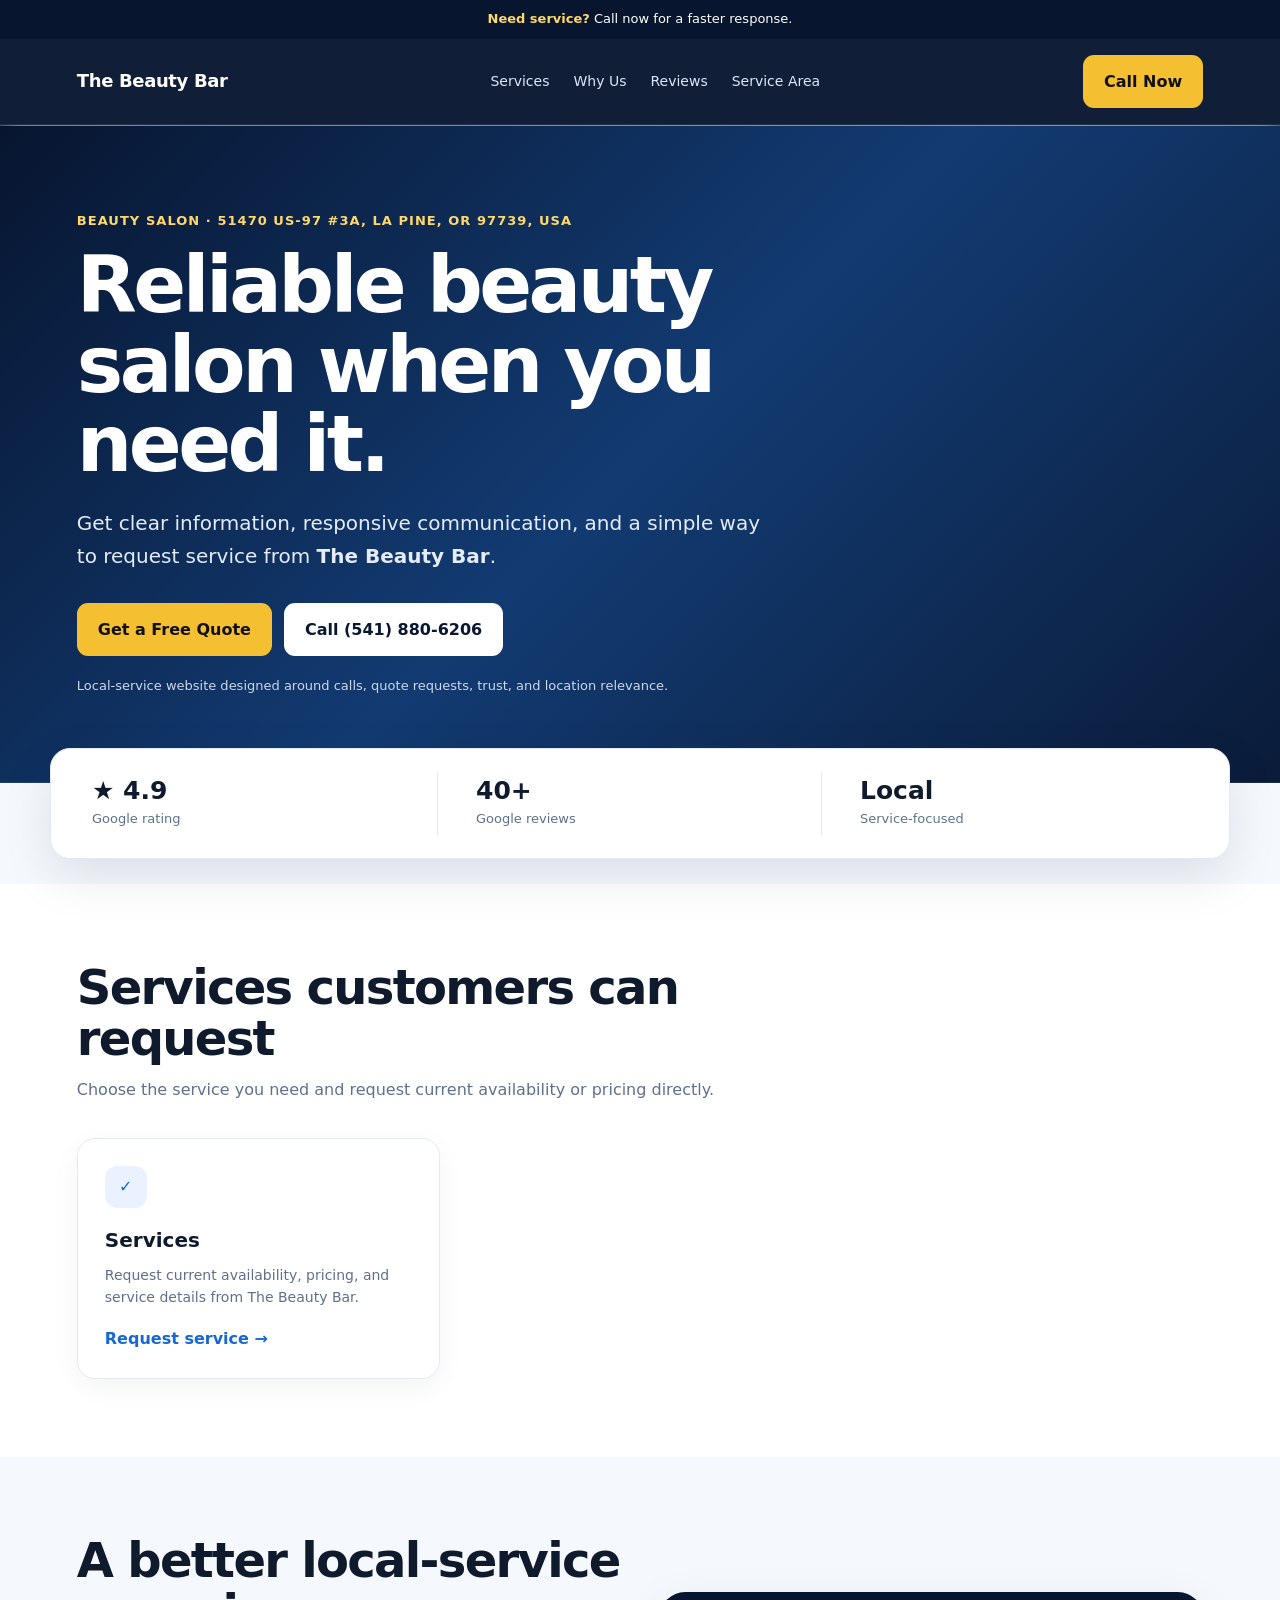
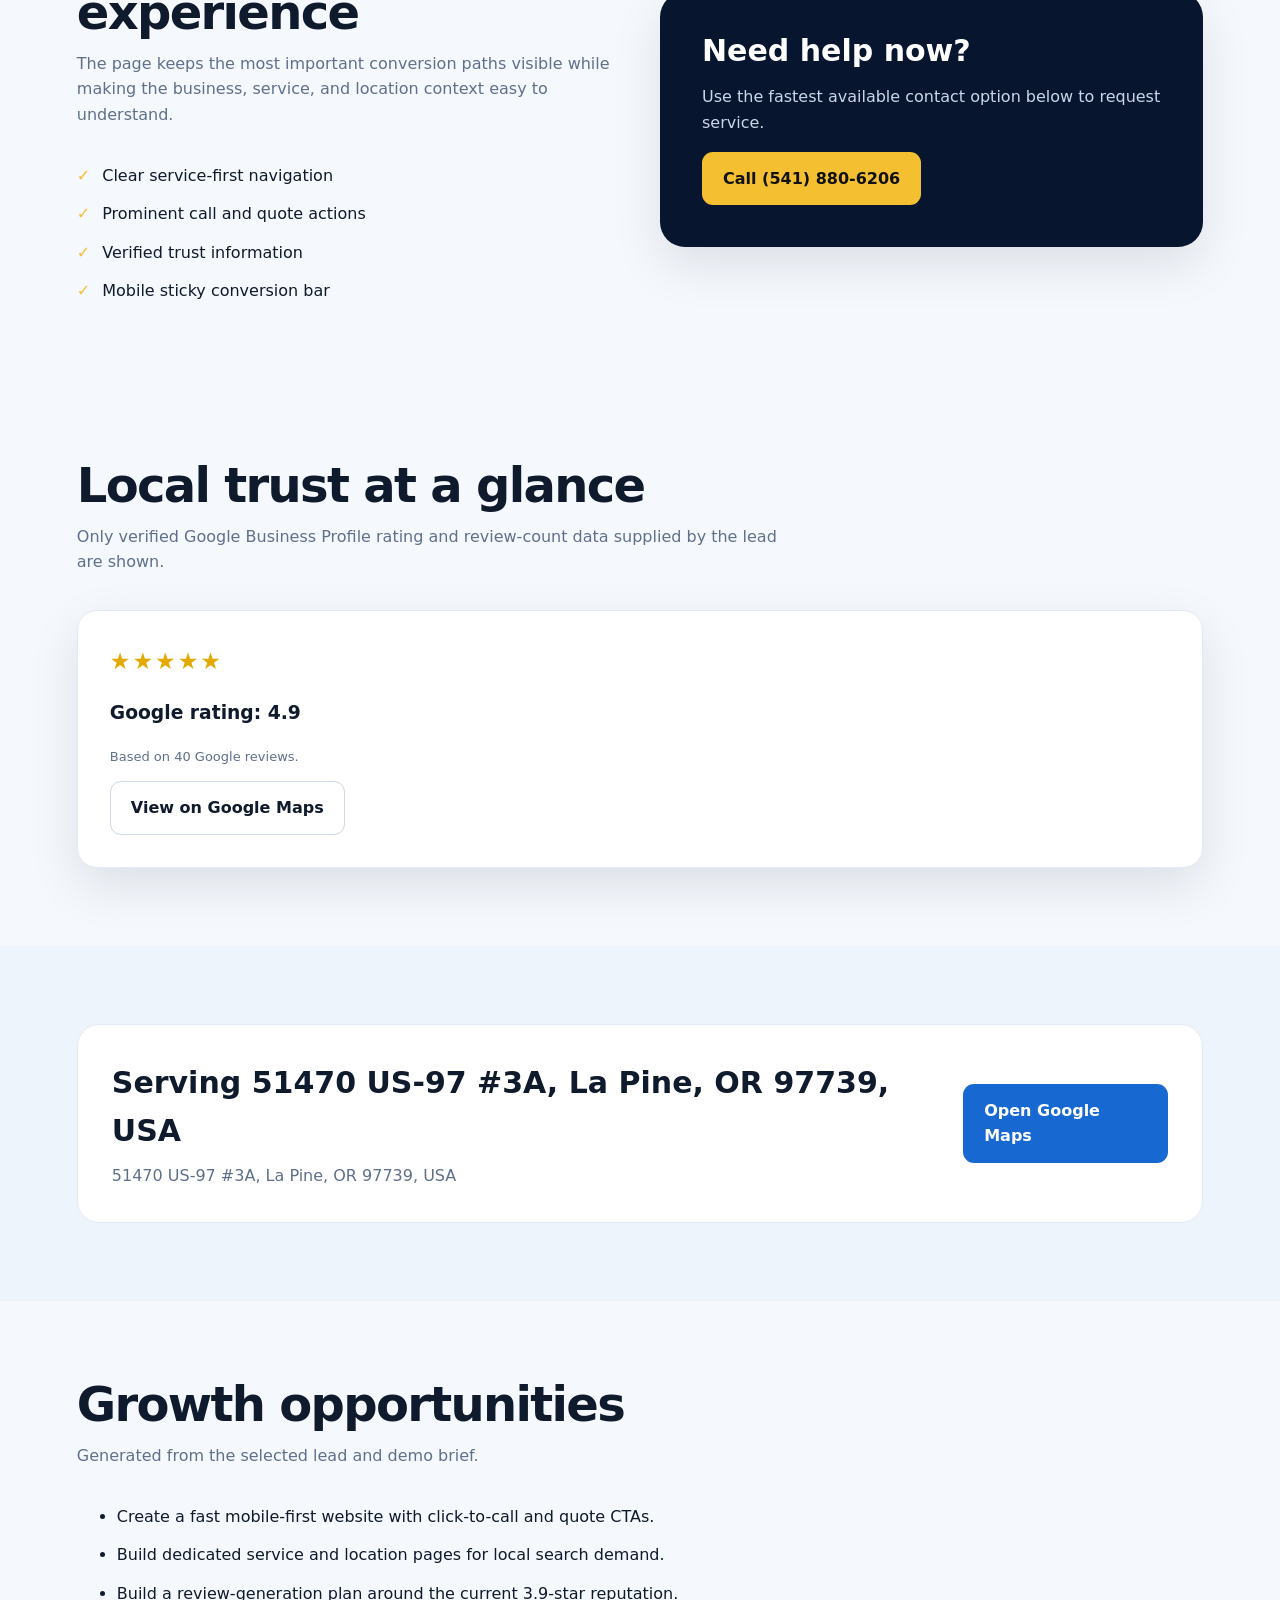
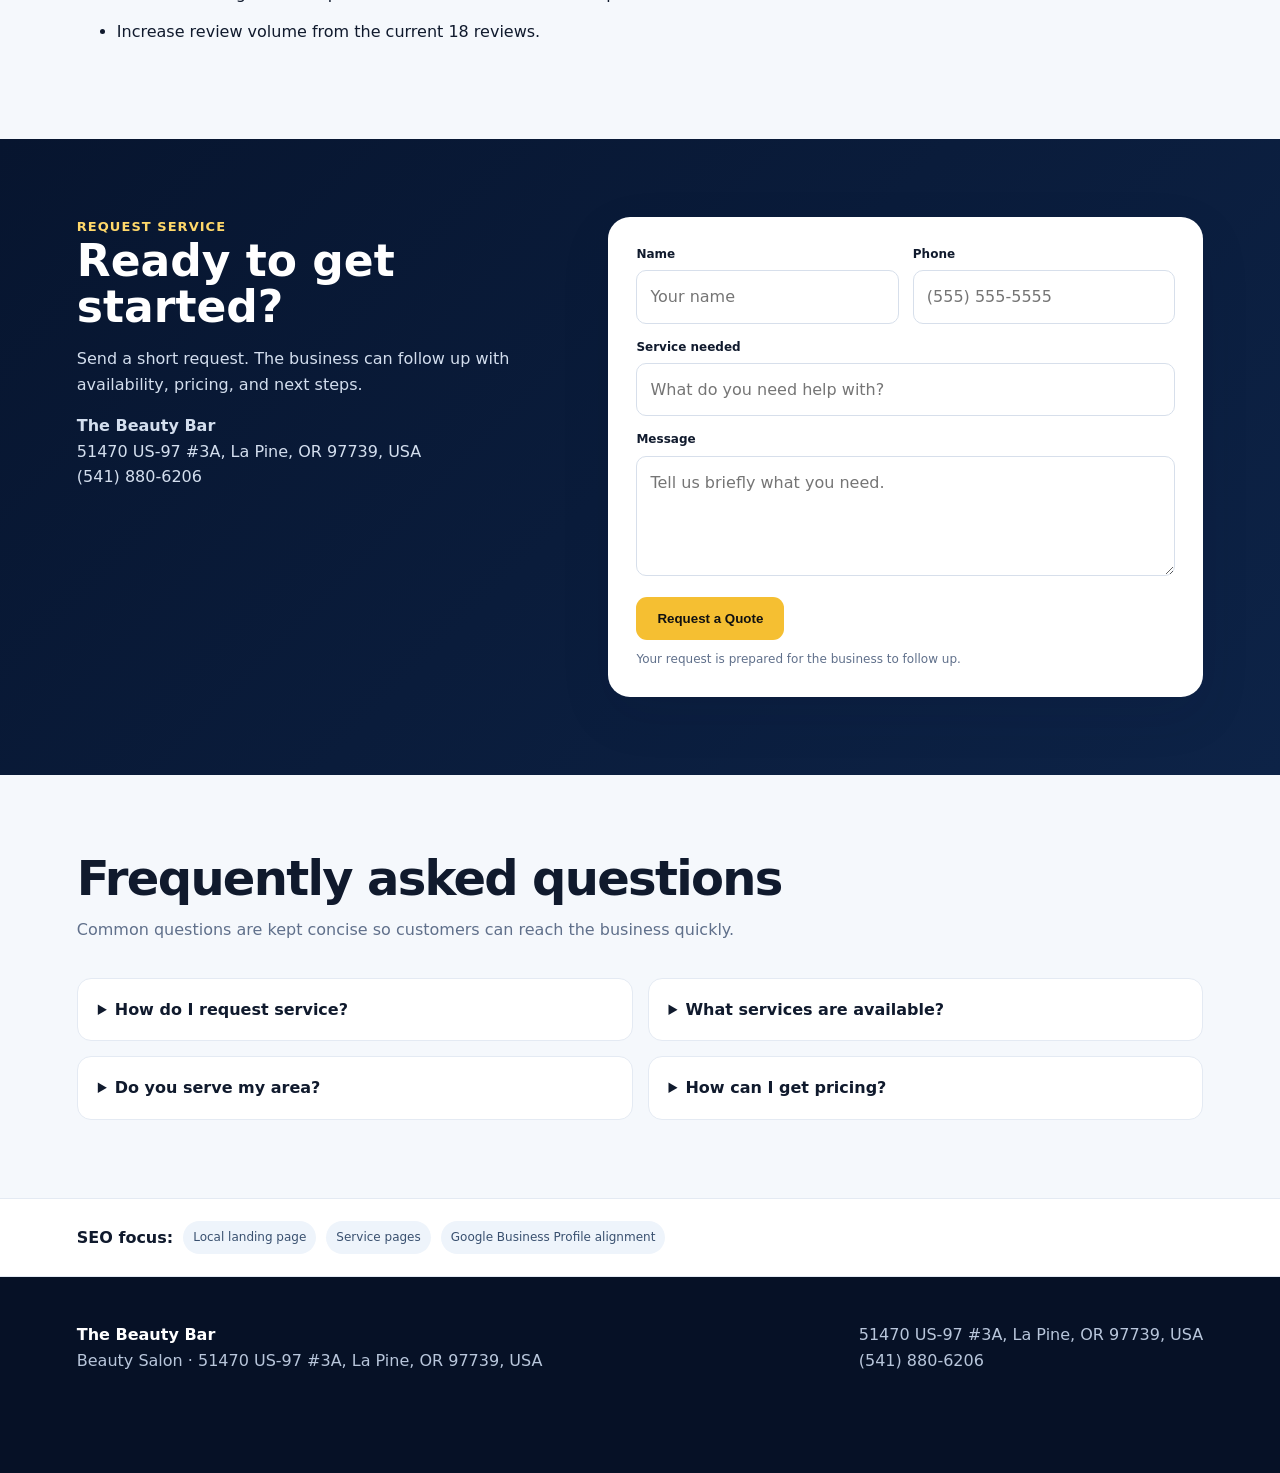
==== public/sites/the-beauty-bar/index.html @ da133831 "Deploy website: The Beauty Bar" ====
<!doctype html>
<html lang="en">
<head>
<meta charset="utf-8">
<meta name="viewport" content="width=device-width,initial-scale=1">
<meta name="description" content="The Beauty Bar — Beauty Salon serving 51470 US-97 #3A, La Pine, OR 97739, USA. Request service or a quote today.">
<meta name="theme-color" content="#07152f">
<title>The Beauty Bar | Beauty Salon</title>
<script type="application/ld+json">{"@context":"https://schema.org","@type":"LocalBusiness","name":"The Beauty Bar","telephone":"(541) 880-6206","address":{"@type":"PostalAddress","streetAddress":"51470 US-97 #3A, La Pine, OR 97739, USA"},"aggregateRating":{"@type":"AggregateRating","ratingValue":4.9,"reviewCount":40}}</script>
<style>
:root{--navy:#07152f;--navy2:#0d2347;--blue:#1769d1;--gold:#f5bf32;--gold2:#ffd86a;--ink:#101a2d;--muted:#60708b;--line:#e4eaf3;--bg:#f5f8fc;--white:#fff;--radius:18px;--shadow:0 18px 50px rgba(7,21,47,.10)}
*{box-sizing:border-box}html{scroll-behavior:smooth}body{margin:0;font-family:Inter,ui-sans-serif,system-ui,-apple-system,BlinkMacSystemFont,"Segoe UI",Arial,sans-serif;color:var(--ink);background:var(--bg);line-height:1.6}a{color:inherit}.topbar{background:var(--navy);color:#fff;font-size:13px;padding:9px 6%;text-align:center}.topbar b{color:var(--gold2)}nav{position:sticky;top:0;z-index:30;background:rgba(7,21,47,.96);backdrop-filter:blur(12px);color:#fff;padding:16px 6%;display:flex;align-items:center;justify-content:space-between;gap:25px;border-bottom:1px solid rgba(255,255,255,.08)}.brand{font-weight:900;letter-spacing:-.02em;font-size:18px}.navlinks{display:flex;gap:24px;align-items:center;font-size:14px}.navlinks a{text-decoration:none;color:#dce6f7}.btn{display:inline-flex;align-items:center;justify-content:center;gap:9px;border-radius:11px;padding:13px 20px;font-weight:850;text-decoration:none;border:1px solid transparent;cursor:pointer;transition:.2s transform,.2s box-shadow}.btn:hover{transform:translateY(-1px);box-shadow:0 10px 25px rgba(0,0,0,.14)}.btn-gold{background:var(--gold);color:#111}.btn-blue{background:var(--blue);color:#fff}.btn-outline{border-color:#cdd7e6;color:var(--ink);background:#fff}.hero{min-height:650px;background-size:cover;background-position:center;display:flex;align-items:center;color:#fff;padding:86px 6%}.hero-inner{max-width:1180px;width:100%;margin:auto}.eyebrow{font-weight:800;color:var(--gold2);letter-spacing:.08em;text-transform:uppercase;font-size:13px}h1{font-size:clamp(44px,6.4vw,78px);line-height:1.02;letter-spacing:-.045em;max-width:850px;margin:14px 0 22px}.hero p{font-size:20px;line-height:1.65;max-width:690px;color:#e5ecf8;margin-bottom:30px}.hero-actions{display:flex;gap:12px;flex-wrap:wrap}.hero-note{margin-top:20px;font-size:13px;color:#cdd8ea}section{padding:78px 6%}.wrap{max-width:1180px;margin:auto}.section-head{max-width:720px;margin-bottom:35px}.section-head h2{font-size:clamp(31px,4vw,48px);line-height:1.08;letter-spacing:-.035em;margin:0 0 12px}.section-head p{color:var(--muted);margin:0}.trust-strip{background:#fff;border:1px solid var(--line);box-shadow:var(--shadow);border-radius:20px;padding:23px;display:grid;grid-template-columns:repeat(3,1fr);gap:20px;transform:translateY(-35px);margin-bottom:-10px}.trust-item{display:flex;flex-direction:column;padding:5px 18px;border-right:1px solid var(--line)}.trust-item:last-child{border-right:0}.trust-item strong{font-size:25px;line-height:1.1}.trust-item span{font-size:13px;color:var(--muted);margin-top:4px}.services{background:#fff}.service-grid{display:grid;grid-template-columns:repeat(3,1fr);gap:18px}.service-card{background:#fff;border:1px solid var(--line);border-radius:var(--radius);padding:27px;box-shadow:0 8px 28px rgba(8,25,55,.05);display:flex;flex-direction:column;min-height:235px}.icon{width:42px;height:42px;border-radius:12px;background:#eaf2ff;color:var(--blue);display:grid;place-items:center;font-weight:900;margin-bottom:16px}.service-card h3{margin:0 0 8px;font-size:20px}.service-card p{color:var(--muted);font-size:14px;margin:0 0 17px}.service-card a{margin-top:auto;color:var(--blue);font-weight:800;text-decoration:none}.why{background:var(--bg)}.why-grid{display:grid;grid-template-columns:1fr 1fr;gap:40px;align-items:center}.why-box{background:var(--navy);color:#fff;border-radius:25px;padding:42px;box-shadow:var(--shadow)}.why-box h3{font-size:30px;line-height:1.15;margin:0 0 12px}.why-box p{color:#cbd7e9}.checklist{display:grid;gap:13px;margin-top:25px}.check{display:flex;gap:12px;align-items:flex-start}.check b{color:var(--gold)}.review-box{background:#fff;border:1px solid var(--line);border-radius:20px;padding:32px;box-shadow:var(--shadow)}.stars{color:#e3a900;letter-spacing:2px;font-size:23px}.review-meta{font-size:13px;color:var(--muted)}.gallery-grid{display:grid;grid-template-columns:repeat(4,1fr);gap:15px}figure{margin:0;background:#fff;border:1px solid var(--line);border-radius:15px;overflow:hidden}figure img{display:block;width:100%;height:210px;object-fit:cover}figcaption{font-size:12px;color:var(--muted);padding:9px 12px}.area{background:#eef4fb}.area-card{background:#fff;border:1px solid var(--line);border-radius:22px;padding:34px;display:flex;justify-content:space-between;gap:25px;align-items:center}.area-card h2{margin:0 0 8px;font-size:30px}.area-card p{margin:0;color:var(--muted)}.quote{background:linear-gradient(135deg,var(--navy),var(--navy2));color:#fff}.quote-grid{display:grid;grid-template-columns:.9fr 1.1fr;gap:45px;align-items:start}.quote h2{font-size:44px;line-height:1.05;margin:0 0 14px}.quote p{color:#d3deee}.form{background:#fff;color:var(--ink);border-radius:22px;padding:28px;box-shadow:var(--shadow)}.form-grid{display:grid;grid-template-columns:1fr 1fr;gap:14px}label{display:block;font-size:12px;font-weight:800;margin-bottom:6px}input,textarea{width:100%;border:1px solid #d7dfeb;border-radius:10px;padding:13px;font:inherit;outline:none}textarea{min-height:120px;resize:vertical}.full{grid-column:1/-1}.faq{display:grid;grid-template-columns:1fr 1fr;gap:15px}details{background:#fff;border:1px solid var(--line);border-radius:14px;padding:18px 20px}summary{font-weight:850;cursor:pointer}details p{color:var(--muted);font-size:14px}.seo-strip{padding:22px 6%;background:#fff;border-top:1px solid var(--line);border-bottom:1px solid var(--line)}.seo-inner{max-width:1180px;margin:auto;display:flex;gap:10px;flex-wrap:wrap;align-items:center}.seo-inner span{font-size:12px;padding:7px 10px;background:#eef4fb;border-radius:999px;color:#39506f}footer{background:#061126;color:#b8c6db;padding:45px 6% 100px}.footer-grid{max-width:1180px;margin:auto;display:flex;justify-content:space-between;gap:25px}footer strong{color:#fff}.sticky-mobile{display:none}
@media(max-width:900px){.navlinks{display:none}.hero{min-height:590px;padding:70px 6%}.service-grid,.gallery-grid{grid-template-columns:1fr 1fr}.why-grid,.quote-grid{grid-template-columns:1fr}.area-card{display:block}.area-card .btn{margin-top:18px}.faq{grid-template-columns:1fr}}
@media(max-width:600px){section{padding:58px 5%}.trust-strip{grid-template-columns:1fr;transform:none;margin-top:20px;margin-bottom:0}.trust-item{border-right:0;border-bottom:1px solid var(--line);padding:10px 4px 16px}.trust-item:last-child{border-bottom:0}.hero{min-height:640px;padding:55px 5%}h1{font-size:45px}.hero p{font-size:17px}.service-grid,.gallery-grid,.form-grid{grid-template-columns:1fr}.full{grid-column:auto}.quote h2{font-size:36px}.sticky-mobile{position:fixed;z-index:50;bottom:0;left:0;right:0;background:#fff;padding:9px;display:grid;grid-template-columns:1fr 1fr;gap:8px;box-shadow:0 -8px 25px rgba(0,0,0,.15)}.sticky-mobile a{padding:12px;text-align:center;border-radius:9px;text-decoration:none;font-weight:900}.sticky-call{background:var(--navy);color:#fff}.sticky-quote{background:var(--gold);color:#111}footer{padding-bottom:85px}}
</style>
</head>
<body>
<div class="topbar"><b>Need service?</b> Call now for a faster response.</div>
<nav><div class="brand">The Beauty Bar</div><div class="navlinks"><a href="#services">Services</a><a href="#why">Why Us</a><a href="#reviews">Reviews</a><a href="#area">Service Area</a></div><a class="btn btn-gold" href="tel:5418806206">Call Now</a></nav>
<header class="hero" style="background-image:linear-gradient(135deg,#07152f,#123b72,#0a1b38)"><div class="hero-inner"><div class="eyebrow">Beauty Salon · 51470 US-97 #3A, La Pine, OR 97739, USA</div><h1>Reliable beauty salon when you need it.</h1><p>Get clear information, responsive communication, and a simple way to request service from <strong>The Beauty Bar</strong>.</p><div class="hero-actions"><a class="btn btn-gold" href="#quote">Get a Free Quote</a><a class="btn" style="background:#fff;color:#0a1730" href="tel:5418806206">Call (541) 880-6206</a></div><div class="hero-note">Local-service website designed around calls, quote requests, trust, and location relevance.</div></div></header>
<main>
<div class="wrap"><div class="trust-strip"><div class="trust-item"><strong>★ 4.9</strong><span>Google rating</span></div><div class="trust-item"><strong>40+</strong><span>Google reviews</span></div><div class="trust-item"><strong>Local</strong><span>Service-focused</span></div></div></div>
<section id="services" class="services"><div class="wrap"><div class="section-head"><h2>Services customers can request</h2><p>Choose the service you need and request current availability or pricing directly.</p></div><div class="service-grid"><article class="service-card"><div class="icon">✓</div><h3>Services</h3><p>Request current availability, pricing, and service details from The Beauty Bar.</p><a href="#quote">Request service →</a></article></div></div></section>
<section id="why" class="why"><div class="wrap why-grid"><div><div class="section-head"><h2>A better local-service experience</h2><p>The page keeps the most important conversion paths visible while making the business, service, and location context easy to understand.</p></div><div class="checklist"><div class="check"><b>✓</b><span>Clear service-first navigation</span></div><div class="check"><b>✓</b><span>Prominent call and quote actions</span></div><div class="check"><b>✓</b><span>Verified trust information</span></div><div class="check"><b>✓</b><span>Mobile sticky conversion bar</span></div></div></div><div class="why-box"><h3>Need help now?</h3><p>Use the fastest available contact option below to request service.</p><a class="btn btn-gold" href="tel:5418806206">Call (541) 880-6206</a></div></div></section>
<section id="reviews"><div class="wrap"><div class="section-head"><h2>Local trust at a glance</h2><p>Only verified Google Business Profile rating and review-count data supplied by the lead are shown.</p></div><div class="review-box"><div class="stars">★★★★★</div><h3>Google rating: 4.9</h3><p class="review-meta">Based on 40 Google reviews.</p> <a class="btn btn-outline" href="https://maps.google.com/?cid=12011880855282972881&amp;g_mp=Cidnb29nbGUubWFwcy5wbGFjZXMudjEuUGxhY2VzLlNlYXJjaFRleHQQAhgEIAA" target="_blank" rel="noopener">View on Google Maps</a></div></div></section>

<section id="area" class="area"><div class="wrap"><div class="area-card"><div><h2>Serving 51470 US-97 #3A, La Pine, OR 97739, USA</h2><p>51470 US-97 #3A, La Pine, OR 97739, USA</p></div><a class="btn btn-blue" href="https://maps.google.com/?cid=12011880855282972881&amp;g_mp=Cidnb29nbGUubWFwcy5wbGFjZXMudjEuUGxhY2VzLlNlYXJjaFRleHQQAhgEIAA" target="_blank" rel="noopener">Open Google Maps</a></div></div></section>
<section><div class="wrap"><div class="section-head"><h2>Growth opportunities</h2><p>Generated from the selected lead and demo brief.</p></div><ul class="checklist"><li>Create a fast mobile-first website with click-to-call and quote CTAs.</li><li>Build dedicated service and location pages for local search demand.</li><li>Build a review-generation plan around the current 3.9-star reputation.</li><li>Increase review volume from the current 18 reviews.</li></ul></div></section>
<section id="quote" class="quote"><div class="wrap quote-grid"><div><div class="eyebrow">Request service</div><h2>Ready to get started?</h2><p>Send a short request. The business can follow up with availability, pricing, and next steps.</p><p><strong>The Beauty Bar</strong><br>51470 US-97 #3A, La Pine, OR 97739, USA<br>(541) 880-6206</p></div><form class="form" onsubmit="submitLead(event)"><div class="form-grid"><div><label for="fullName">Name</label><input id="fullName" required placeholder="Your name"></div><div><label for="phoneField">Phone</label><input id="phoneField" required placeholder="(555) 555-5555"></div><div class="full"><label for="serviceField">Service needed</label><input id="serviceField" placeholder="What do you need help with?"></div><div class="full"><label for="messageField">Message</label><textarea id="messageField" placeholder="Tell us briefly what you need."></textarea></div><div class="full"><button class="btn btn-gold" type="submit">Request a Quote</button><p id="formStatus" style="font-size:12px;color:#60708b;margin:10px 0 0">Your request is prepared for the business to follow up.</p></div></div></form></div></section>
<section><div class="wrap"><div class="section-head"><h2>Frequently asked questions</h2><p>Common questions are kept concise so customers can reach the business quickly.</p></div><div class="faq"><details><summary>How do I request service?</summary><p>Use the quote form or call the business directly if a phone number is available.</p></details><details><summary>What services are available?</summary><p>Review the service cards above or contact the business for its current service list.</p></details><details><summary>Do you serve my area?</summary><p>The listed service area is based on the lead information. Confirm availability directly before booking.</p></details><details><summary>How can I get pricing?</summary><p>Send a quote request with your service needs and contact information.</p></details></div></div></section>
</main>
<div class="seo-strip"><div class="seo-inner"><strong>SEO focus:</strong><span>Local landing page</span><span>Service pages</span><span>Google Business Profile alignment</span></div></div>
<footer><div class="footer-grid"><div><strong>The Beauty Bar</strong><br>Beauty Salon · 51470 US-97 #3A, La Pine, OR 97739, USA</div><div>51470 US-97 #3A, La Pine, OR 97739, USA<br>(541) 880-6206</div></div></footer>
<div class="sticky-mobile"><a class="sticky-call" href="tel:5418806206">Call Now</a><a class="sticky-quote" href="#quote">Get Free Quote</a></div>
<script>
function submitLead(e){e.preventDefault();var name=document.getElementById('fullName').value.trim();var phone=document.getElementById('phoneField').value.trim();var service=document.getElementById('serviceField').value.trim();var msg=document.getElementById('messageField').value.trim();var text='Name: '+name+'\nPhone: '+phone+'\nService: '+service+'\nMessage: '+msg;document.getElementById('formStatus').textContent='Request captured. Please use the phone/contact method above to send it to the business.';window.location.href='mailto:?subject='+encodeURIComponent('Service request for The Beauty Bar')+'&body='+encodeURIComponent(text)}
</script>
</body></html>
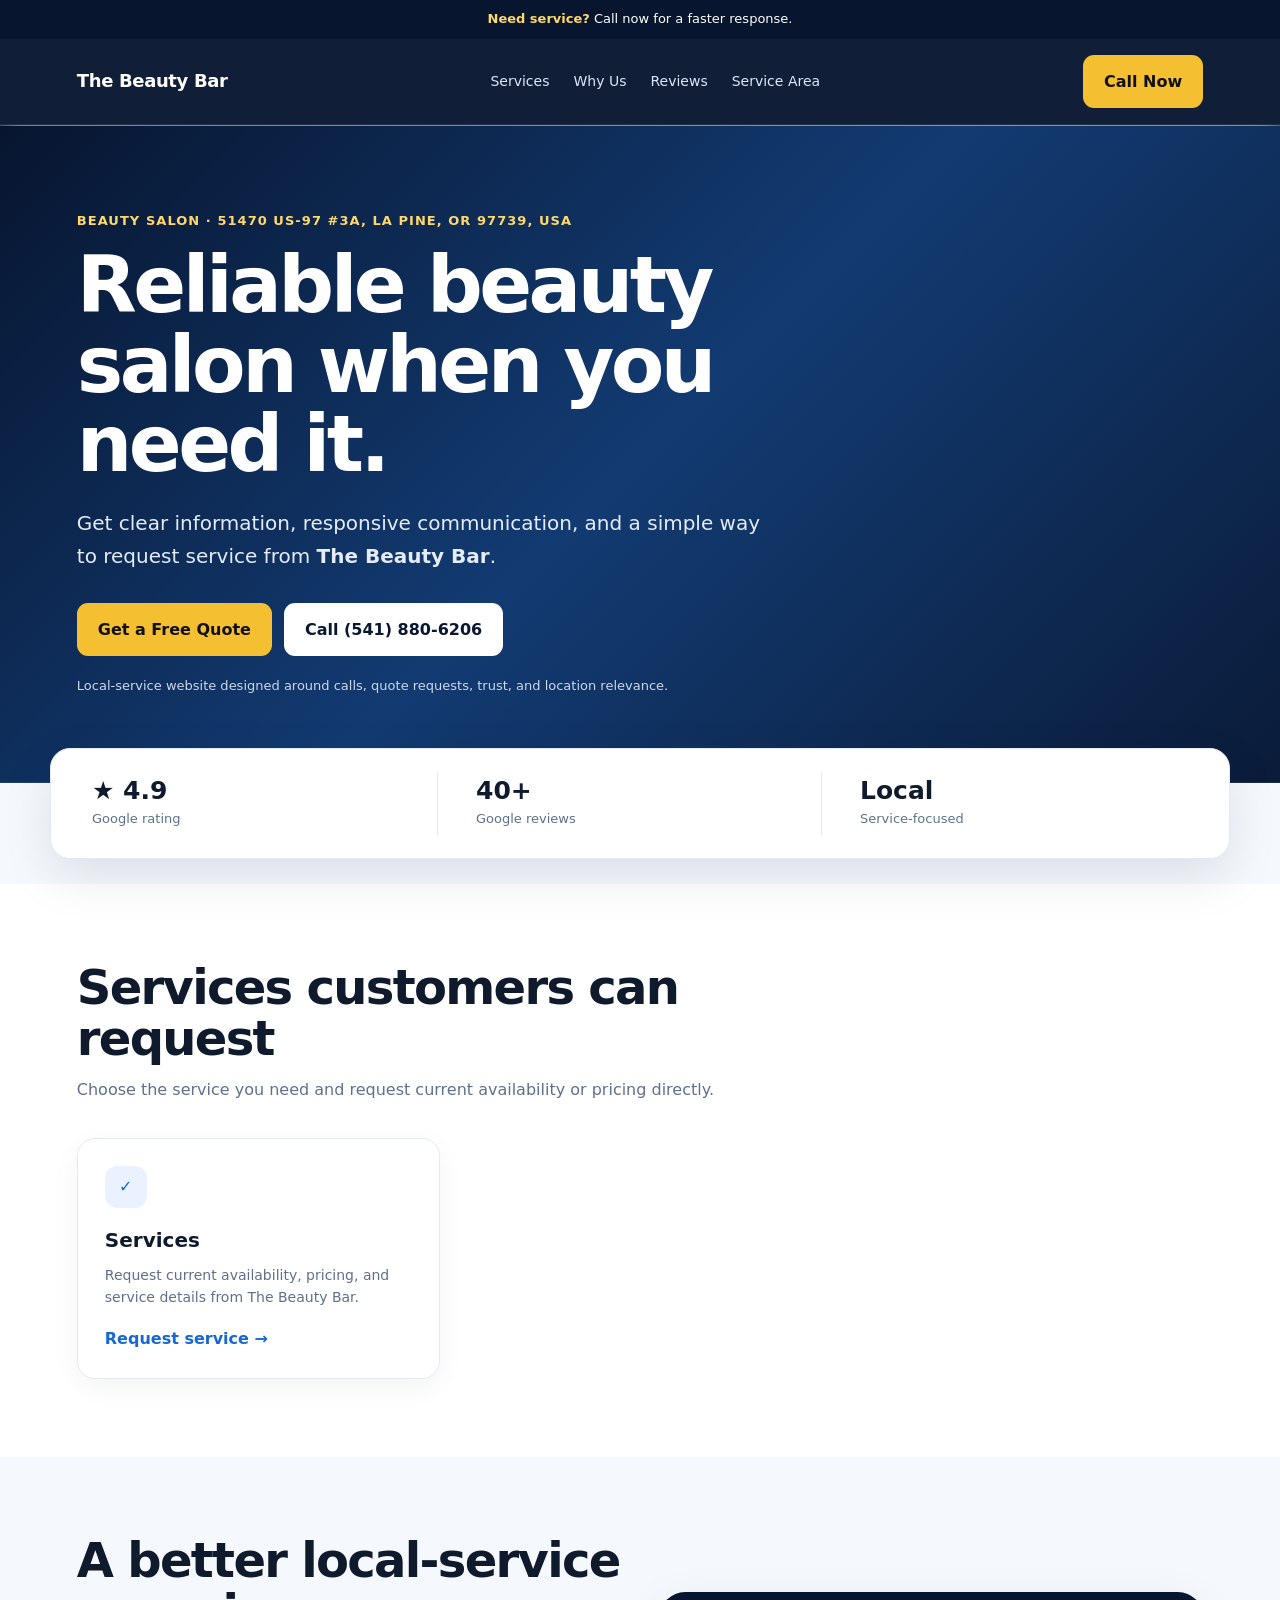
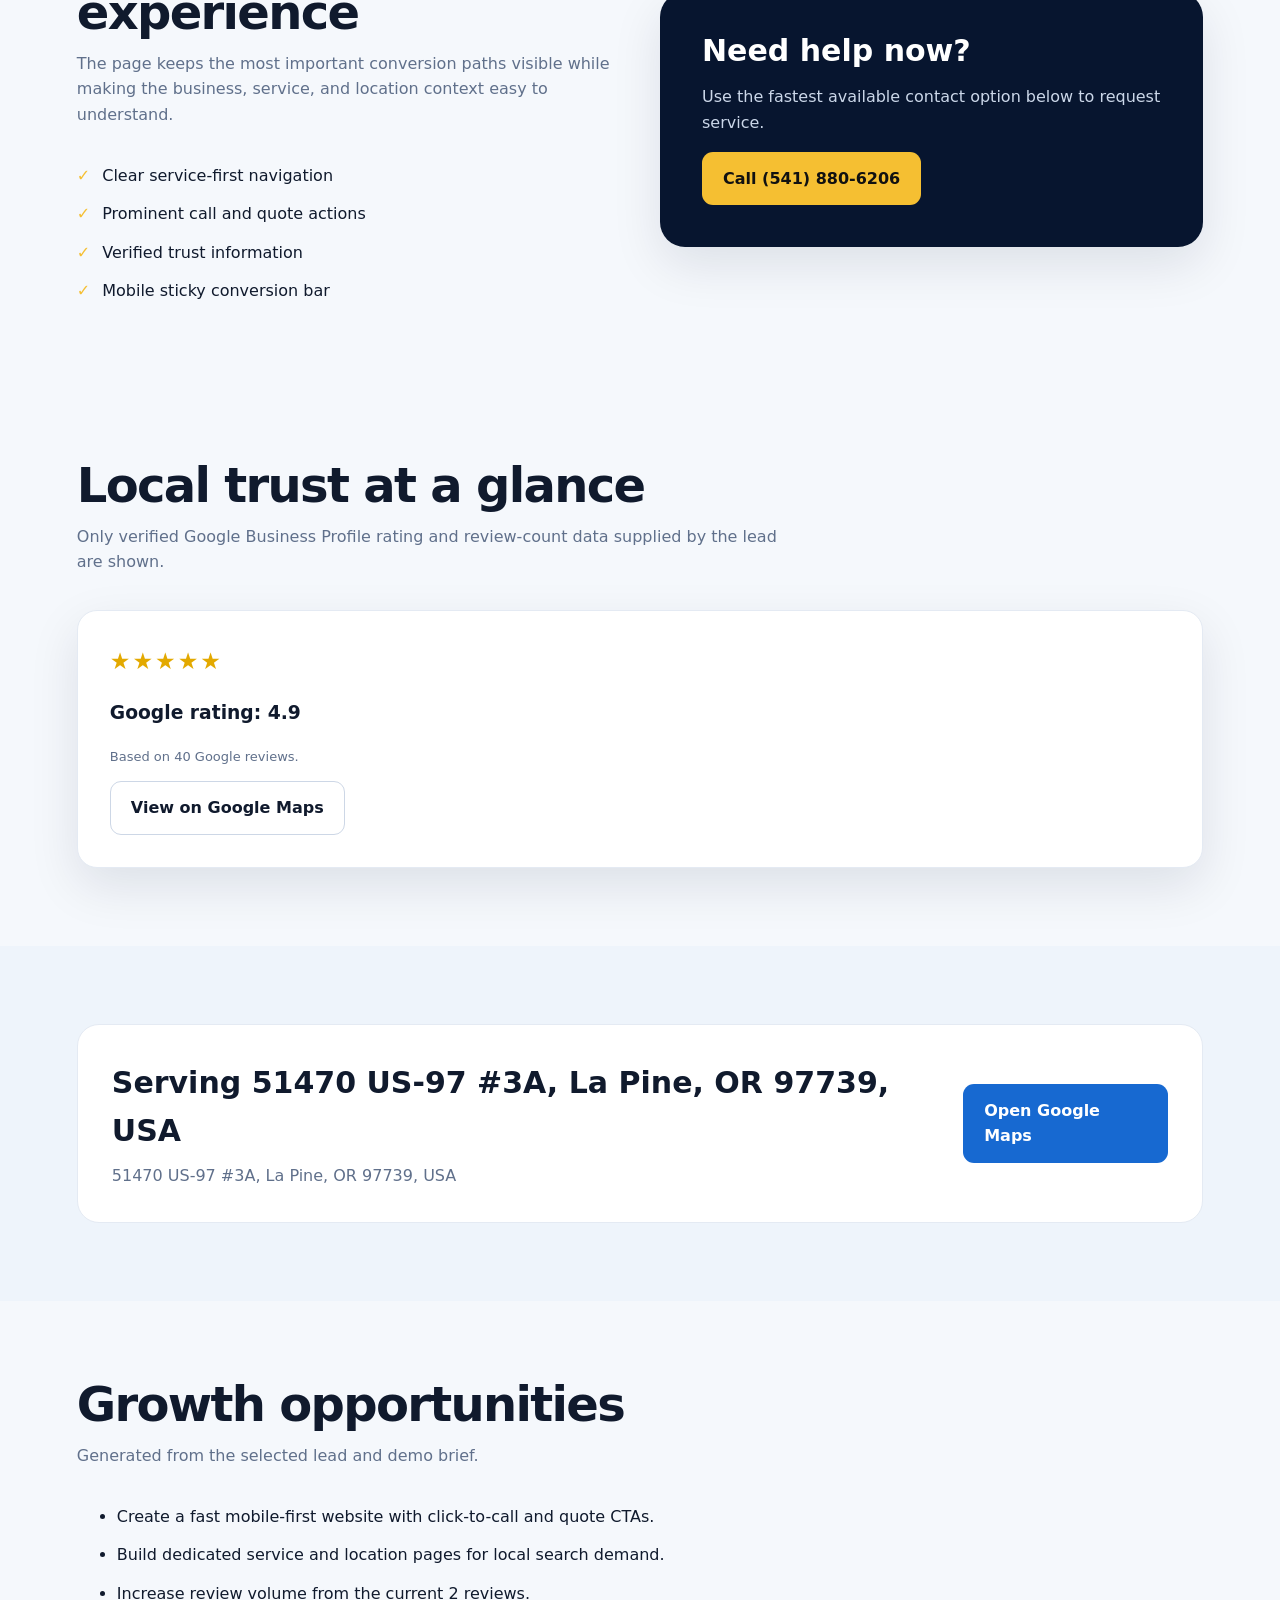
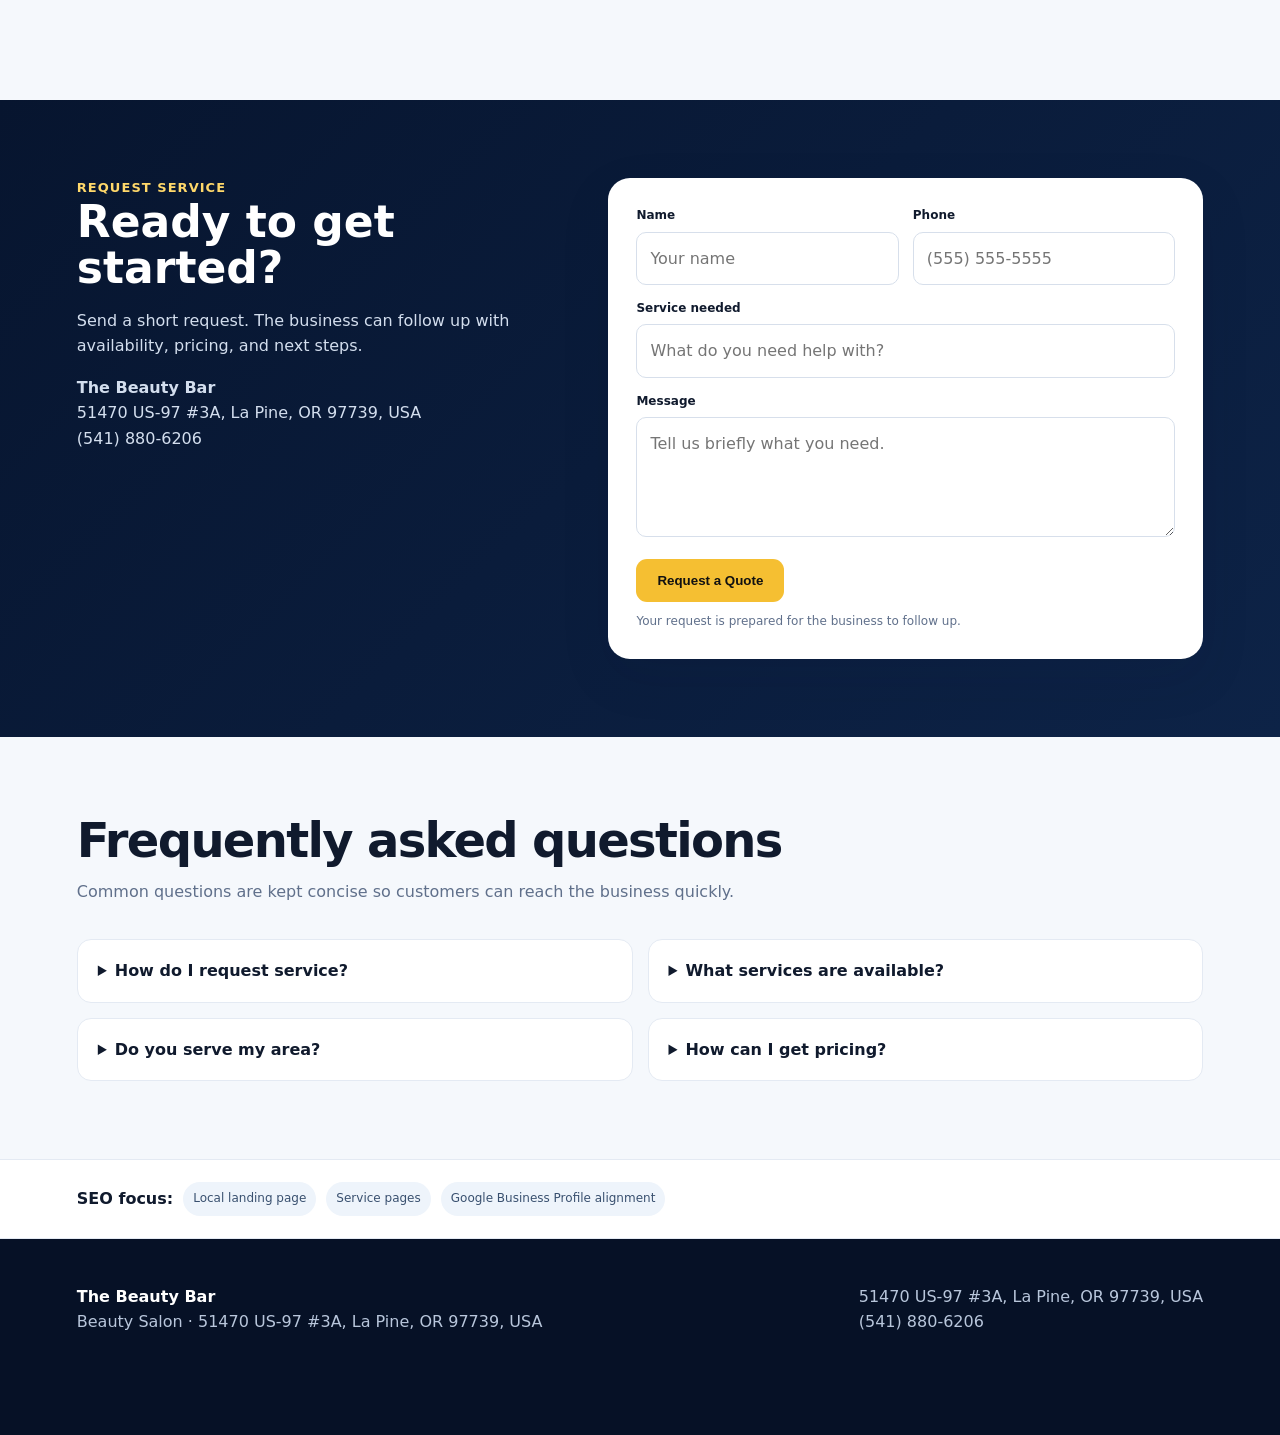
==== commit 50efb774: "Deploy website: The Beauty Bar" ====
--- a/public/sites/the-beauty-bar/index.html
+++ b/public/sites/the-beauty-bar/index.html
@@ -25,7 +25,7 @@
 <section id="reviews"><div class="wrap"><div class="section-head"><h2>Local trust at a glance</h2><p>Only verified Google Business Profile rating and review-count data supplied by the lead are shown.</p></div><div class="review-box"><div class="stars">★★★★★</div><h3>Google rating: 4.9</h3><p class="review-meta">Based on 40 Google reviews.</p> <a class="btn btn-outline" href="https://maps.google.com/?cid=12011880855282972881&amp;g_mp=Cidnb29nbGUubWFwcy5wbGFjZXMudjEuUGxhY2VzLlNlYXJjaFRleHQQAhgEIAA" target="_blank" rel="noopener">View on Google Maps</a></div></div></section>
 
 <section id="area" class="area"><div class="wrap"><div class="area-card"><div><h2>Serving 51470 US-97 #3A, La Pine, OR 97739, USA</h2><p>51470 US-97 #3A, La Pine, OR 97739, USA</p></div><a class="btn btn-blue" href="https://maps.google.com/?cid=12011880855282972881&amp;g_mp=Cidnb29nbGUubWFwcy5wbGFjZXMudjEuUGxhY2VzLlNlYXJjaFRleHQQAhgEIAA" target="_blank" rel="noopener">Open Google Maps</a></div></div></section>
-<section><div class="wrap"><div class="section-head"><h2>Growth opportunities</h2><p>Generated from the selected lead and demo brief.</p></div><ul class="checklist"><li>Create a fast mobile-first website with click-to-call and quote CTAs.</li><li>Build dedicated service and location pages for local search demand.</li><li>Build a review-generation plan around the current 3.9-star reputation.</li><li>Increase review volume from the current 18 reviews.</li></ul></div></section>
+<section><div class="wrap"><div class="section-head"><h2>Growth opportunities</h2><p>Generated from the selected lead and demo brief.</p></div><ul class="checklist"><li>Create a fast mobile-first website with click-to-call and quote CTAs.</li><li>Build dedicated service and location pages for local search demand.</li><li>Increase review volume from the current 2 reviews.</li></ul></div></section>
 <section id="quote" class="quote"><div class="wrap quote-grid"><div><div class="eyebrow">Request service</div><h2>Ready to get started?</h2><p>Send a short request. The business can follow up with availability, pricing, and next steps.</p><p><strong>The Beauty Bar</strong><br>51470 US-97 #3A, La Pine, OR 97739, USA<br>(541) 880-6206</p></div><form class="form" onsubmit="submitLead(event)"><div class="form-grid"><div><label for="fullName">Name</label><input id="fullName" required placeholder="Your name"></div><div><label for="phoneField">Phone</label><input id="phoneField" required placeholder="(555) 555-5555"></div><div class="full"><label for="serviceField">Service needed</label><input id="serviceField" placeholder="What do you need help with?"></div><div class="full"><label for="messageField">Message</label><textarea id="messageField" placeholder="Tell us briefly what you need."></textarea></div><div class="full"><button class="btn btn-gold" type="submit">Request a Quote</button><p id="formStatus" style="font-size:12px;color:#60708b;margin:10px 0 0">Your request is prepared for the business to follow up.</p></div></div></form></div></section>
 <section><div class="wrap"><div class="section-head"><h2>Frequently asked questions</h2><p>Common questions are kept concise so customers can reach the business quickly.</p></div><div class="faq"><details><summary>How do I request service?</summary><p>Use the quote form or call the business directly if a phone number is available.</p></details><details><summary>What services are available?</summary><p>Review the service cards above or contact the business for its current service list.</p></details><details><summary>Do you serve my area?</summary><p>The listed service area is based on the lead information. Confirm availability directly before booking.</p></details><details><summary>How can I get pricing?</summary><p>Send a quote request with your service needs and contact information.</p></details></div></div></section>
 </main>
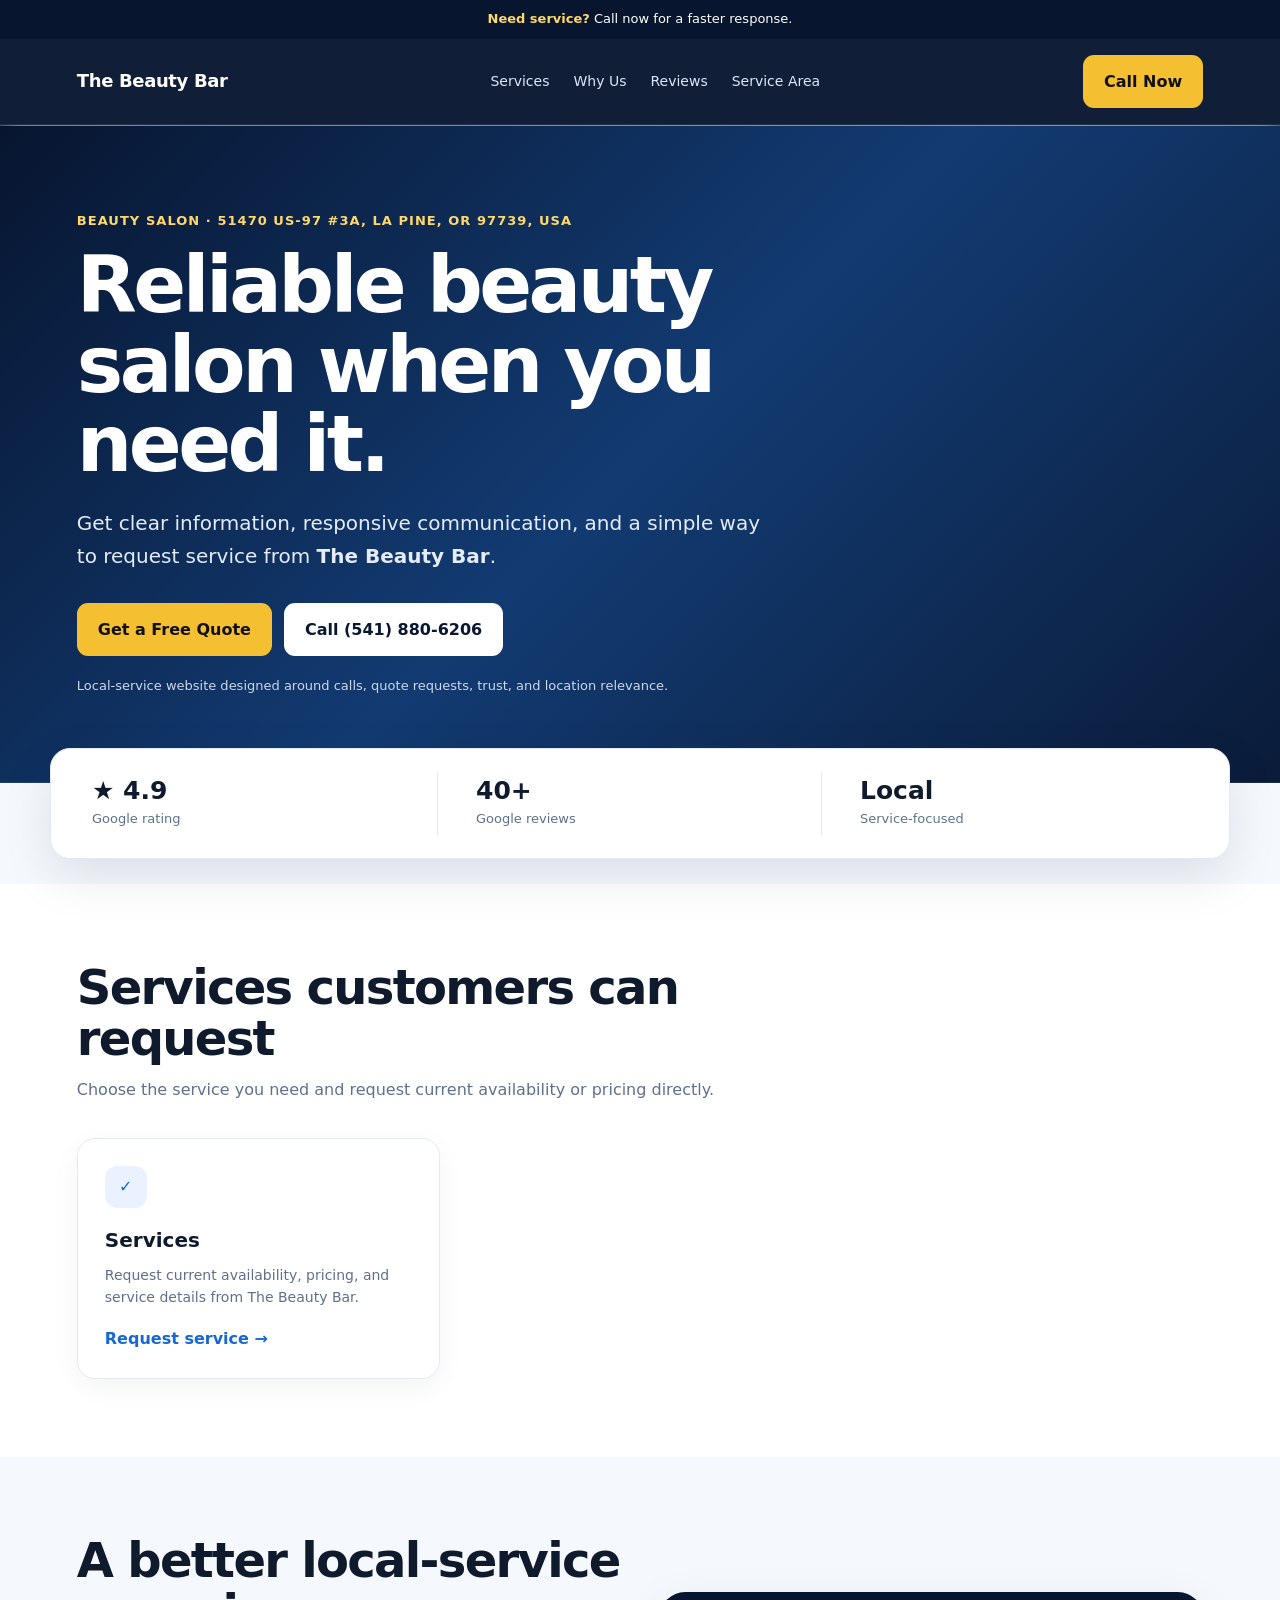
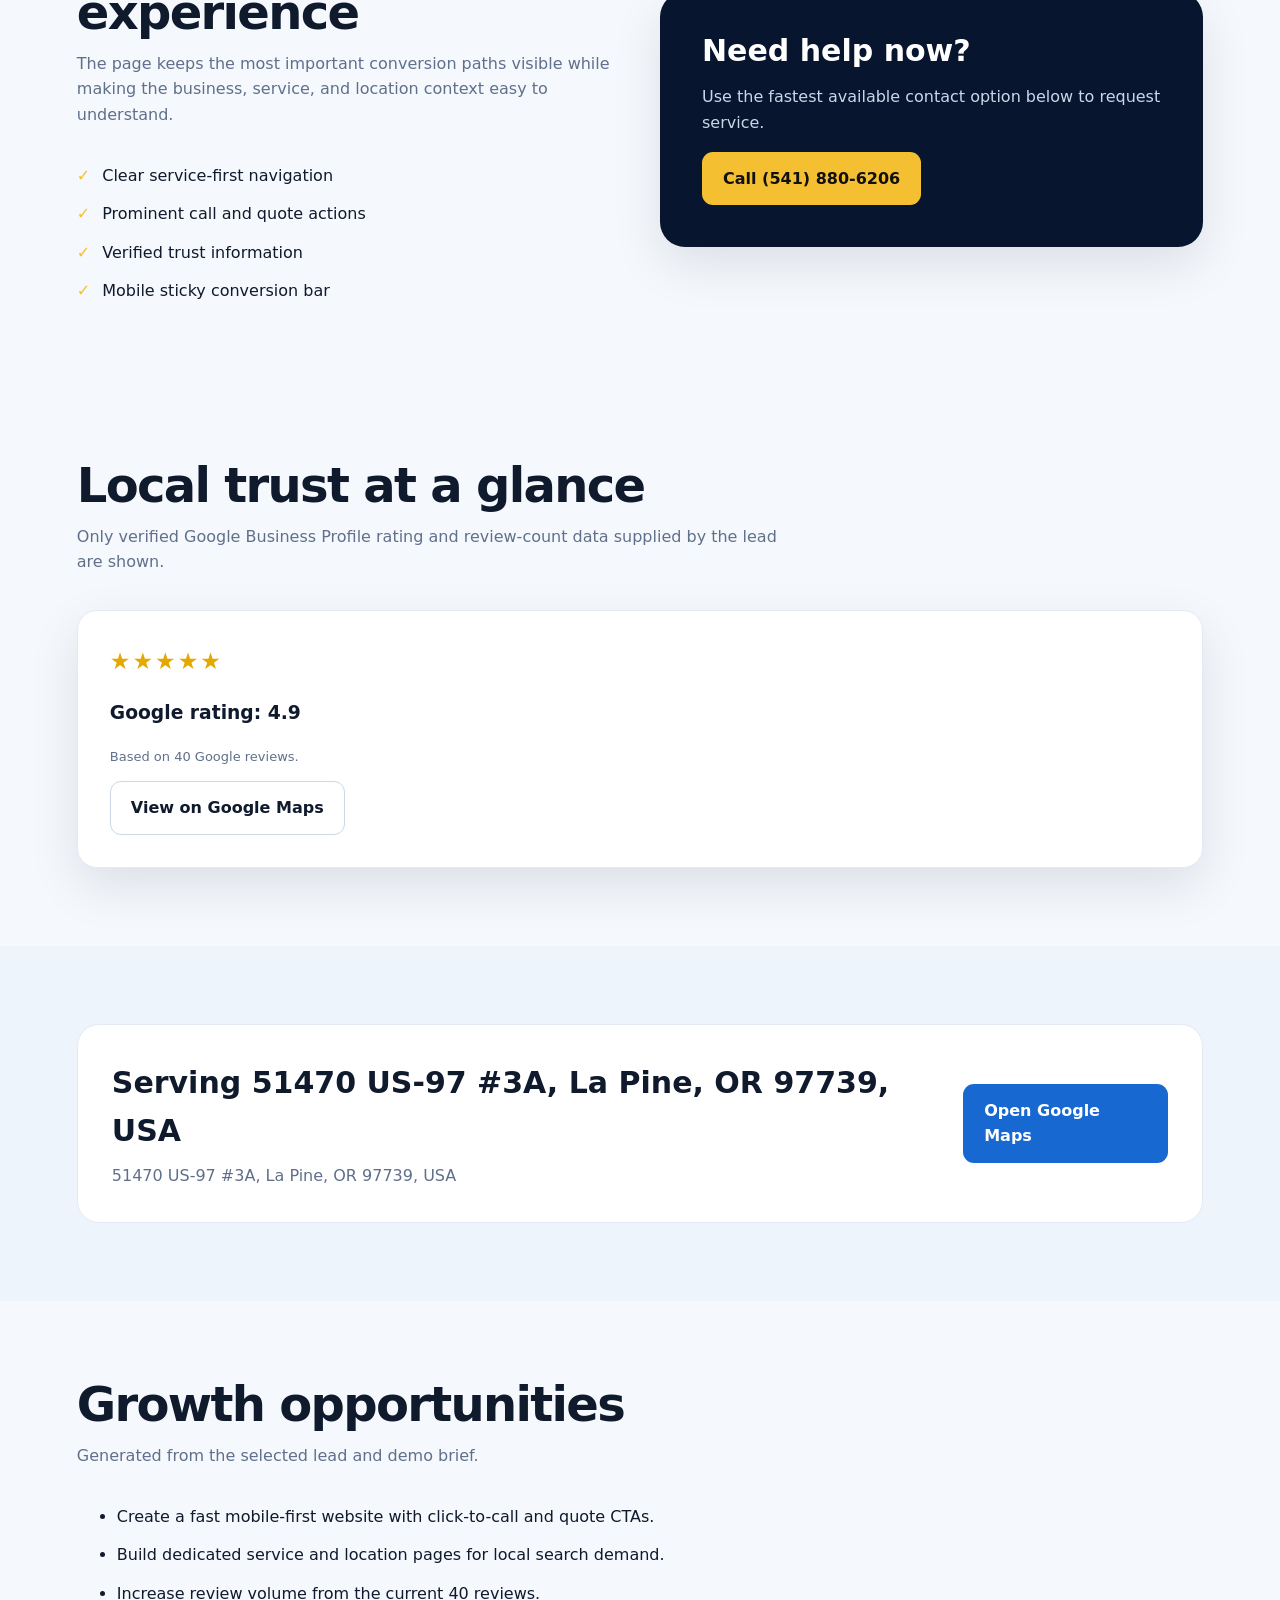
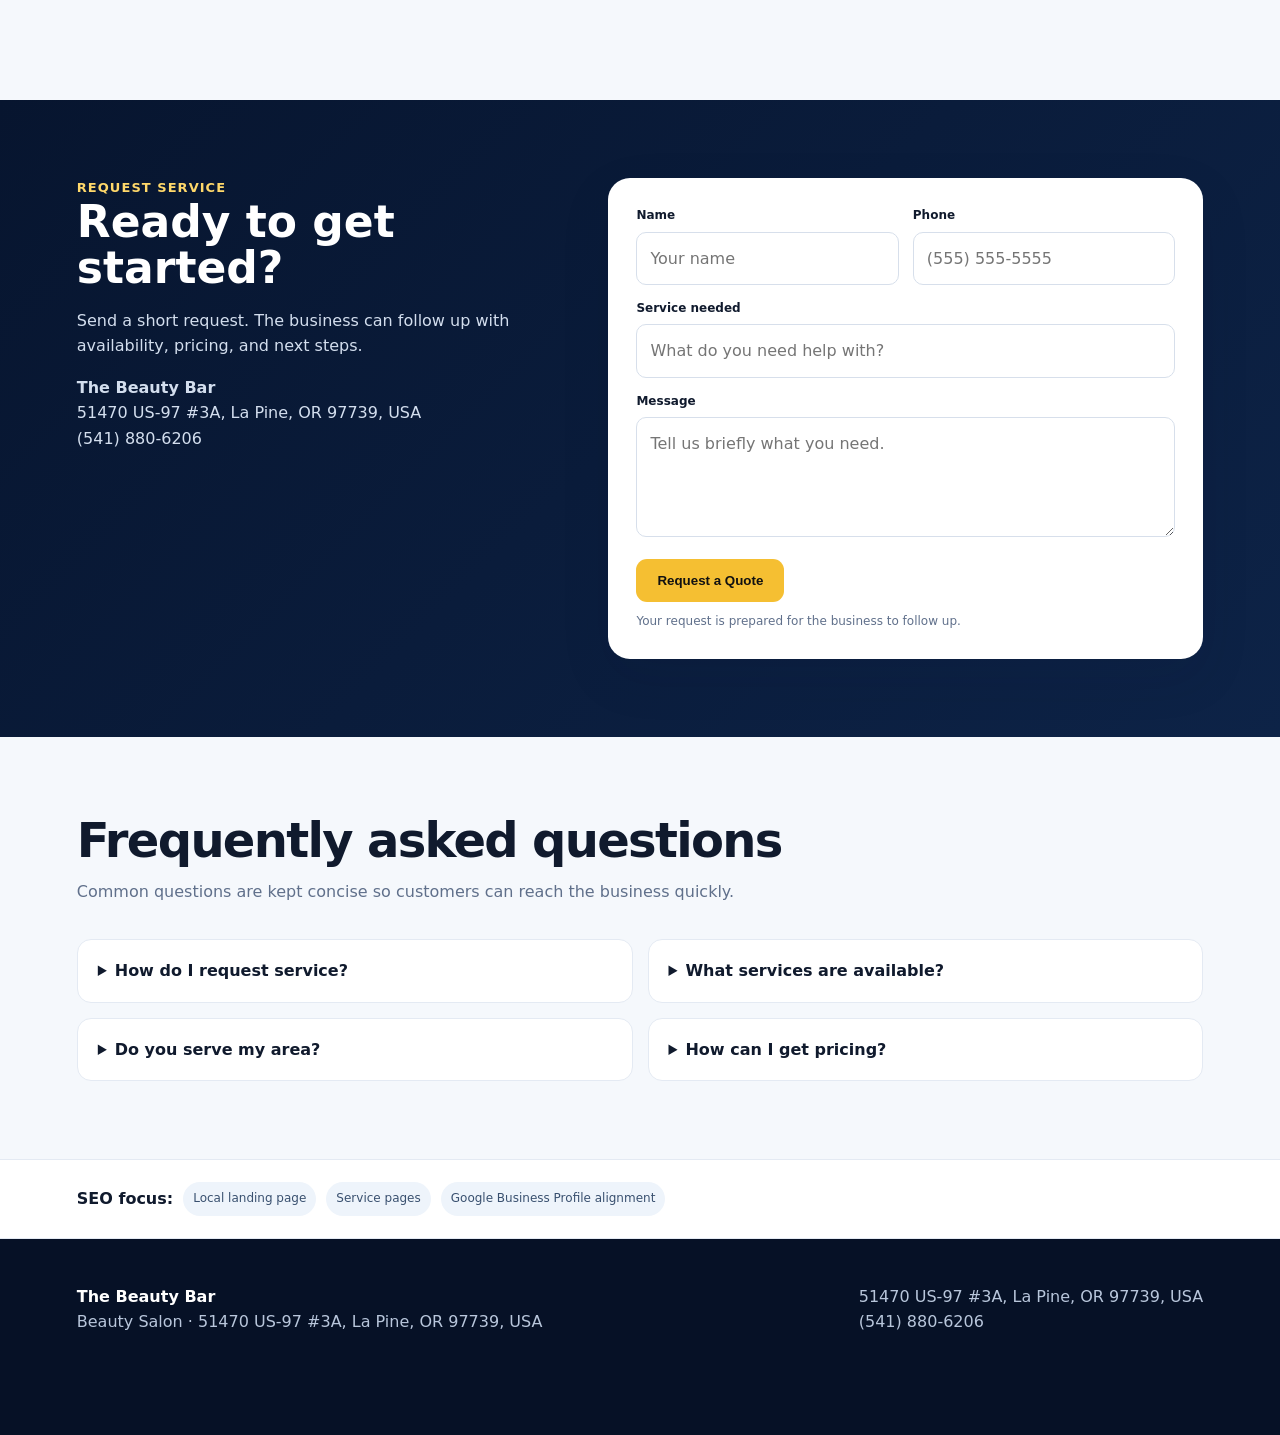
==== commit 3d091b9e: "Deploy website: The Beauty Bar" ====
--- a/public/sites/the-beauty-bar/index.html
+++ b/public/sites/the-beauty-bar/index.html
@@ -25,7 +25,7 @@
 <section id="reviews"><div class="wrap"><div class="section-head"><h2>Local trust at a glance</h2><p>Only verified Google Business Profile rating and review-count data supplied by the lead are shown.</p></div><div class="review-box"><div class="stars">★★★★★</div><h3>Google rating: 4.9</h3><p class="review-meta">Based on 40 Google reviews.</p> <a class="btn btn-outline" href="https://maps.google.com/?cid=12011880855282972881&amp;g_mp=Cidnb29nbGUubWFwcy5wbGFjZXMudjEuUGxhY2VzLlNlYXJjaFRleHQQAhgEIAA" target="_blank" rel="noopener">View on Google Maps</a></div></div></section>
 
 <section id="area" class="area"><div class="wrap"><div class="area-card"><div><h2>Serving 51470 US-97 #3A, La Pine, OR 97739, USA</h2><p>51470 US-97 #3A, La Pine, OR 97739, USA</p></div><a class="btn btn-blue" href="https://maps.google.com/?cid=12011880855282972881&amp;g_mp=Cidnb29nbGUubWFwcy5wbGFjZXMudjEuUGxhY2VzLlNlYXJjaFRleHQQAhgEIAA" target="_blank" rel="noopener">Open Google Maps</a></div></div></section>
-<section><div class="wrap"><div class="section-head"><h2>Growth opportunities</h2><p>Generated from the selected lead and demo brief.</p></div><ul class="checklist"><li>Create a fast mobile-first website with click-to-call and quote CTAs.</li><li>Build dedicated service and location pages for local search demand.</li><li>Increase review volume from the current 2 reviews.</li></ul></div></section>
+<section><div class="wrap"><div class="section-head"><h2>Growth opportunities</h2><p>Generated from the selected lead and demo brief.</p></div><ul class="checklist"><li>Create a fast mobile-first website with click-to-call and quote CTAs.</li><li>Build dedicated service and location pages for local search demand.</li><li>Increase review volume from the current 40 reviews.</li></ul></div></section>
 <section id="quote" class="quote"><div class="wrap quote-grid"><div><div class="eyebrow">Request service</div><h2>Ready to get started?</h2><p>Send a short request. The business can follow up with availability, pricing, and next steps.</p><p><strong>The Beauty Bar</strong><br>51470 US-97 #3A, La Pine, OR 97739, USA<br>(541) 880-6206</p></div><form class="form" onsubmit="submitLead(event)"><div class="form-grid"><div><label for="fullName">Name</label><input id="fullName" required placeholder="Your name"></div><div><label for="phoneField">Phone</label><input id="phoneField" required placeholder="(555) 555-5555"></div><div class="full"><label for="serviceField">Service needed</label><input id="serviceField" placeholder="What do you need help with?"></div><div class="full"><label for="messageField">Message</label><textarea id="messageField" placeholder="Tell us briefly what you need."></textarea></div><div class="full"><button class="btn btn-gold" type="submit">Request a Quote</button><p id="formStatus" style="font-size:12px;color:#60708b;margin:10px 0 0">Your request is prepared for the business to follow up.</p></div></div></form></div></section>
 <section><div class="wrap"><div class="section-head"><h2>Frequently asked questions</h2><p>Common questions are kept concise so customers can reach the business quickly.</p></div><div class="faq"><details><summary>How do I request service?</summary><p>Use the quote form or call the business directly if a phone number is available.</p></details><details><summary>What services are available?</summary><p>Review the service cards above or contact the business for its current service list.</p></details><details><summary>Do you serve my area?</summary><p>The listed service area is based on the lead information. Confirm availability directly before booking.</p></details><details><summary>How can I get pricing?</summary><p>Send a quote request with your service needs and contact information.</p></details></div></div></section>
 </main>
